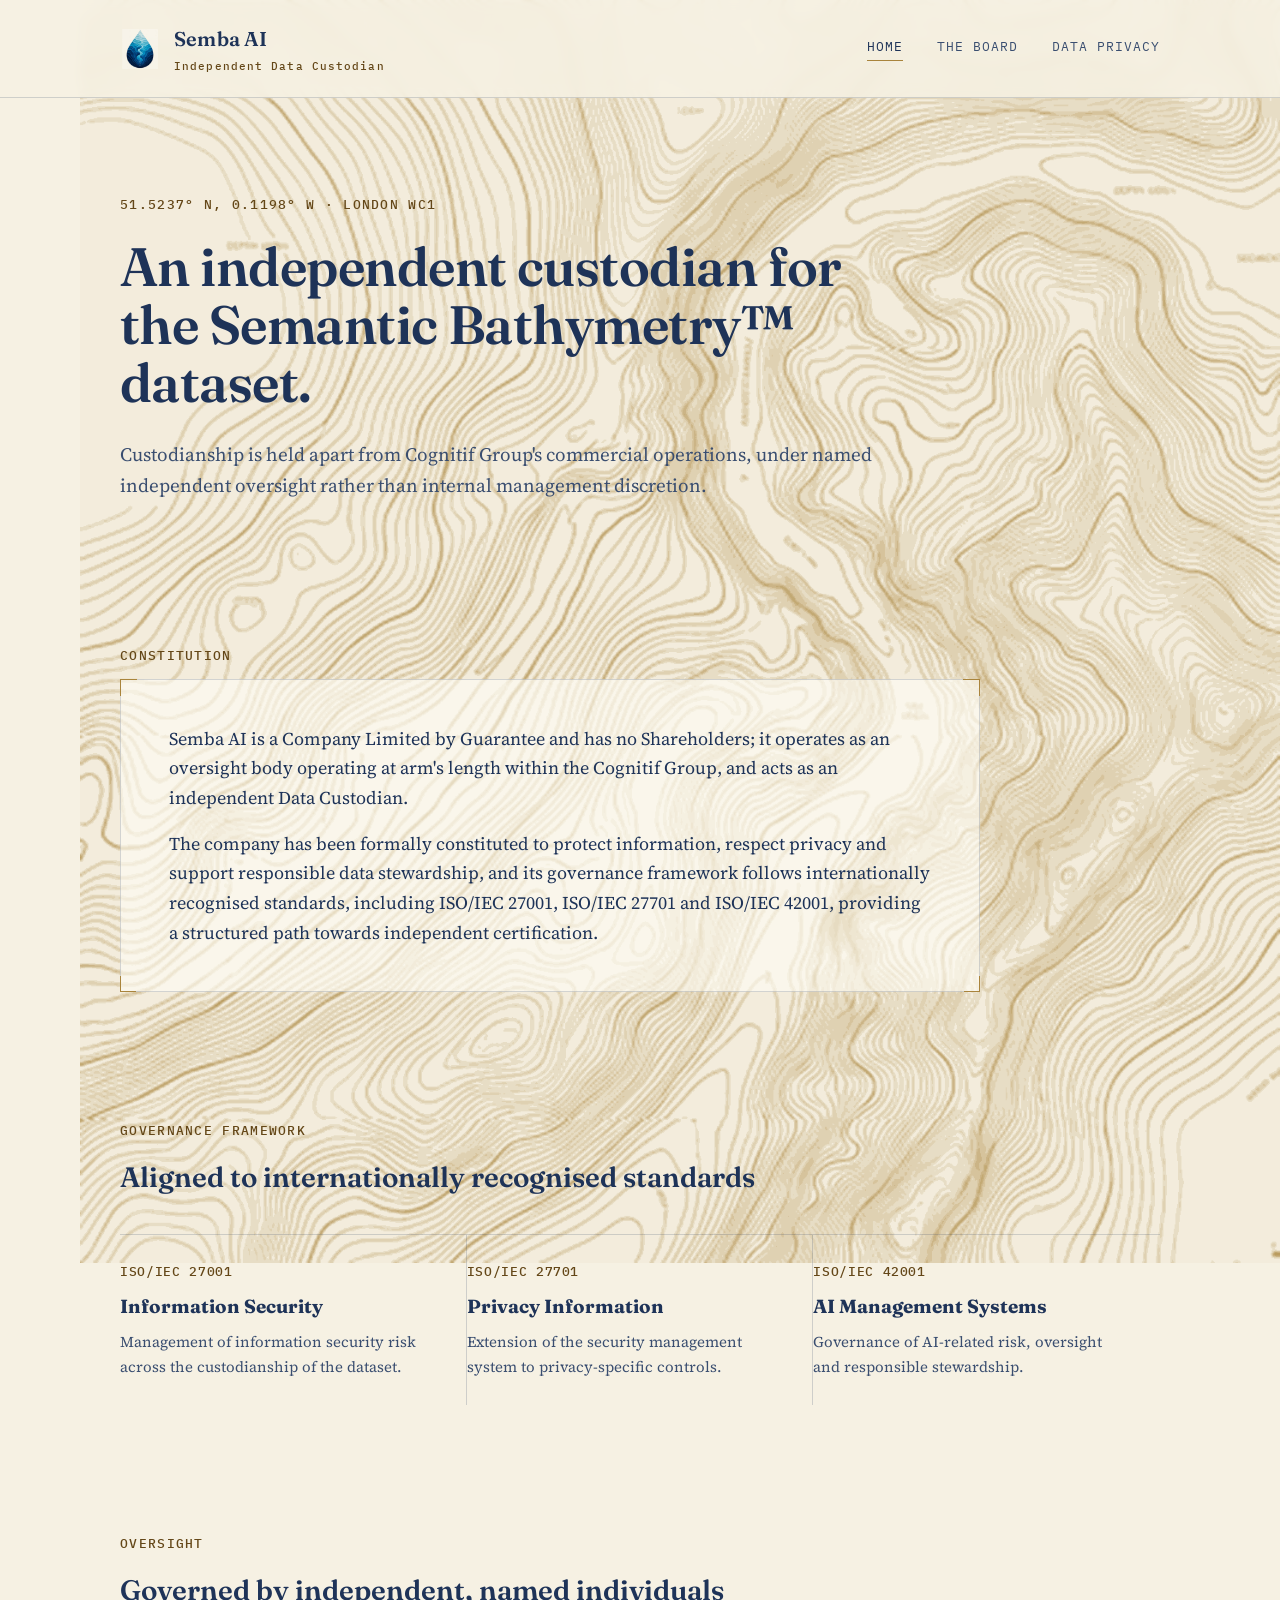
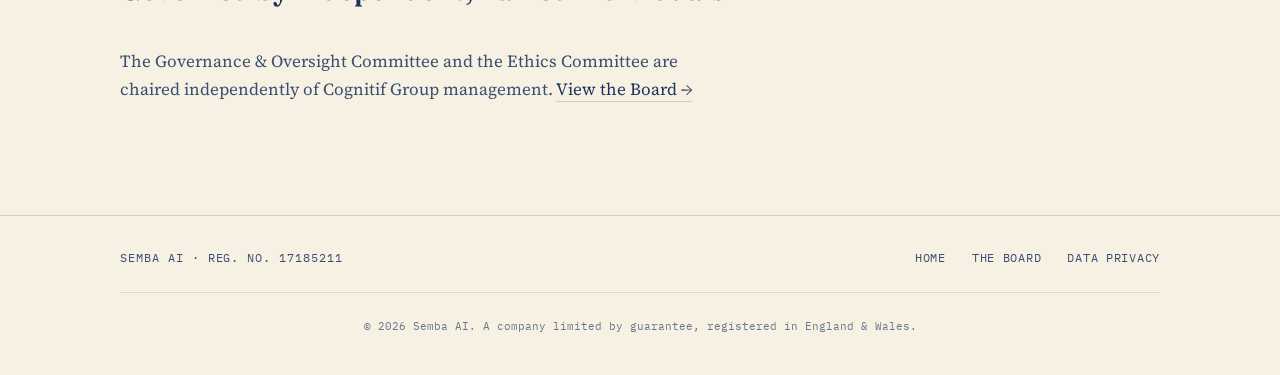
==== index.html @ 34fbcb23 "Add files via upload" ====
<!DOCTYPE html>
<html lang="en">
<head>
<meta charset="UTF-8">
<meta name="viewport" content="width=device-width, initial-scale=1.0">
<title>Semba AI — Independent Data Custodian</title>
<meta name="description" content="Semba AI is an independent data custodian, constituted to protect information, respect privacy and support responsible data stewardship.">
<link rel="preconnect" href="https://fonts.googleapis.com">
<link rel="preconnect" href="https://fonts.gstatic.com" crossorigin>
<link href="https://fonts.googleapis.com/css2?family=Fraunces:opsz,wght@9..144,400;9..144,600;9..144,700&family=Source+Serif+4:ital,wght@0,400;0,600;1,400&family=IBM+Plex+Mono:wght@400;500&display=swap" rel="stylesheet">
<link rel="stylesheet" href="style.css">
</head>
<body>

<header class="site-head">
  <div class="head-inner">
    <a class="brand" href="index.html">
      <img src="assets/logo.png" alt="Semba AI mark">
      <span class="brand-name">Semba AI<small>Independent Data Custodian</small></span>
    </a>
    <nav class="primary">
      <a href="index.html" aria-current="page">Home</a>
      <a href="the-board.html">The Board</a>
      <a href="data-privacy.html">Data Privacy</a>
    </nav>
  </div>
</header>

<main>
  <section class="hero">
    <div class="wrap">
      <span class="coord">51.5237° N, 0.1198° W · LONDON WC1</span>
      <h1>An independent custodian for the Semantic&nbsp;Bathymetry™ dataset.</h1>
      <p class="lede">Custodianship is held apart from Cognitif Group's commercial operations, under named independent oversight rather than internal management discretion.</p>
    </div>
  </section>

  <section>
    <div class="wrap">
      <span class="eyebrow">Constitution</span>
      <div class="chart-panel">
        <span class="tick-bl"></span><span class="tick-br"></span>
        <p>Semba AI is a Company Limited by Guarantee and has no Shareholders; it operates as an oversight body operating at arm's length within the Cognitif Group, and acts as an independent Data Custodian.</p>
        <p>The company has been formally constituted to protect information, respect privacy and support responsible data stewardship, and its governance framework follows internationally recognised standards, including ISO/IEC 27001, ISO/IEC 27701 and ISO/IEC 42001, providing a structured path towards independent certification.</p>
      </div>
    </div>
  </section>

  <section>
    <div class="wrap">
      <span class="eyebrow">Governance framework</span>
      <h2 class="section-title">Aligned to internationally recognised standards</h2>
      <ul class="standards">
        <li>
          <span class="ref">ISO/IEC 27001</span>
          <h3>Information Security</h3>
          <p>Management of information security risk across the custodianship of the dataset.</p>
        </li>
        <li>
          <span class="ref">ISO/IEC 27701</span>
          <h3>Privacy Information</h3>
          <p>Extension of the security management system to privacy-specific controls.</p>
        </li>
        <li>
          <span class="ref">ISO/IEC 42001</span>
          <h3>AI Management Systems</h3>
          <p>Governance of AI-related risk, oversight and responsible stewardship.</p>
        </li>
      </ul>
    </div>
  </section>

  <section>
    <div class="wrap">
      <span class="eyebrow">Oversight</span>
      <h2 class="section-title">Governed by independent, named individuals</h2>
      <p style="max-width:620px;color:var(--navy-soft);margin:0 0 8px;">The Governance &amp; Oversight Committee and the Ethics Committee are chaired independently of Cognitif Group management. <a href="the-board.html" style="border-bottom:1px solid var(--gold-faint);">View the Board →</a></p>
    </div>
  </section>
</main>

<footer class="site-foot">
  <div class="wrap">
    <div class="foot-inner">
      <span class="foot-name">Semba AI · Reg. No. 17185211</span>
      <nav class="foot-nav">
        <a href="index.html">Home</a>
        <a href="the-board.html">The Board</a>
        <a href="data-privacy.html">Data Privacy</a>
      </nav>
    </div>
    <div class="legal">© 2026 Semba AI. A company limited by guarantee, registered in England &amp; Wales.</div>
  </div>
</footer>

</body>
</html>
---- style.css ----
/* ============================================================
   SEMBA AI — design tokens
   Ivory/parchment ground, navy type, muted metallic gold accent.
   Bathymetric contour motif, hydrographic coordinate references.
   ============================================================ */

:root {
  --ivory: #F6F1E3;
  --ivory-deep: #EFE8D5;
  --navy: #1E3358;
  --navy-soft: #3A4E70;
  --navy-hair: rgba(30, 51, 88, 0.18);
  --gold: #A9843C;
  --gold-soft: #C7A45E;
  --gold-text: #644718;
  --gold-faint: rgba(169, 132, 60, 0.35);
  --paper-shadow: rgba(30, 51, 88, 0.08);

  --font-display: "Fraunces", "Iowan Old Style", serif;
  --font-body: "Source Serif 4", "Georgia", serif;
  --font-mono: "IBM Plex Mono", monospace;
}

* { box-sizing: border-box; }
html { scroll-behavior: smooth; }

body {
  margin: 0;
  background-color: var(--ivory);
  background-image: url("assets/contours_bg.png");
  background-repeat: no-repeat;
  background-position: top right;
  background-size: 1200px auto;
  background-attachment: fixed;
  color: var(--navy);
  font-family: var(--font-body);
  font-size: 17px;
  line-height: 1.65;
  -webkit-font-smoothing: antialiased;
}

a { color: var(--navy); text-decoration: none; }
a:focus-visible, button:focus-visible { outline: 2px solid var(--gold); outline-offset: 3px; }

img { max-width: 100%; display: block; }

.wrap {
  max-width: 1120px;
  margin: 0 auto;
  padding: 0 40px;
}

/* ---------- coordinate eyebrow ---------- */
.coord {
  font-family: var(--font-mono);
  font-size: 13px;
  font-weight: 500;
  letter-spacing: 0.1em;
  text-transform: uppercase;
  color: var(--gold-text);
}

/* ---------- header ---------- */
header.site-head {
  position: relative;
  z-index: 10;
  border-bottom: 1px solid var(--navy-hair);
  background: rgba(246, 241, 227, 0.86);
  backdrop-filter: blur(6px);
}
.head-inner {
  display: flex;
  align-items: center;
  justify-content: space-between;
  padding: 22px 40px;
  max-width: 1120px;
  margin: 0 auto;
}
.brand {
  display: flex;
  align-items: center;
  gap: 14px;
}
.brand img {
  height: 40px;
  width: 40px;
  object-fit: contain;
}
.brand-name {
  font-family: var(--font-display);
  font-size: 20px;
  font-weight: 600;
  letter-spacing: 0.01em;
  color: var(--navy);
}
.brand-name small {
  display: block;
  font-family: var(--font-mono);
  font-size: 11px;
  letter-spacing: 0.1em;
  color: var(--gold-text);
  font-weight: 500;
  margin-top: 2px;
}
nav.primary { display: flex; gap: 34px; }
nav.primary a {
  font-family: var(--font-mono);
  font-size: 12.5px;
  letter-spacing: 0.08em;
  text-transform: uppercase;
  color: var(--navy-soft);
  padding-bottom: 4px;
  border-bottom: 1px solid transparent;
  transition: color 0.2s, border-color 0.2s;
}
nav.primary a:hover,
nav.primary a[aria-current="page"] {
  color: var(--navy);
  border-bottom-color: var(--gold);
}

/* ---------- hero ---------- */
.hero {
  padding: 96px 0 72px;
  position: relative;
}
.hero .coord { margin-bottom: 22px; display: block; }
.hero h1 {
  font-family: var(--font-display);
  font-weight: 600;
  font-size: 54px;
  line-height: 1.08;
  letter-spacing: -0.01em;
  color: var(--navy);
  margin: 0 0 26px;
  max-width: 780px;
}
.hero .lede {
  font-size: 19px;
  max-width: 780px;
  color: var(--navy-soft);
  margin: 0 0 8px;
}

/* ---------- section rhythm ---------- */
section { padding: 64px 0; position: relative; }
.rule {
  border: none;
  border-top: 1px solid var(--navy-hair);
  margin: 0;
}
h2.section-title {
  font-family: var(--font-display);
  font-weight: 600;
  font-size: 28px;
  color: var(--navy);
  margin: 0 0 34px;
}
.eyebrow {
  font-family: var(--font-mono);
  font-size: 13px;
  font-weight: 500;
  letter-spacing: 0.1em;
  text-transform: uppercase;
  color: var(--gold-text);
  margin: 0 0 12px;
  display: block;
}

/* ---------- constitution / statement panel ---------- */
.chart-panel {
  position: relative;
  background: rgba(255, 253, 246, 0.6);
  border: 1px solid var(--navy-hair);
  padding: 44px 48px;
  max-width: 860px;
}
.chart-panel::before,
.chart-panel::after,
.chart-panel .tick-br,
.chart-panel .tick-bl {
  content: "";
  position: absolute;
  width: 16px;
  height: 16px;
  border: 1.5px solid var(--gold);
}
.chart-panel::before { top: -1px; left: -1px; border-right: none; border-bottom: none; }
.chart-panel::after { top: -1px; right: -1px; border-left: none; border-bottom: none; }
.chart-panel .tick-bl { bottom: -1px; left: -1px; border-right: none; border-top: none; }
.chart-panel .tick-br { bottom: -1px; right: -1px; border-left: none; border-top: none; }
.chart-panel p {
  font-size: 18px;
  color: var(--navy);
  margin: 0 0 16px;
}
.chart-panel p:last-child { margin-bottom: 0; }

/* ---------- standards list ---------- */
.standards {
  list-style: none;
  margin: 0;
  padding: 0;
  display: grid;
  grid-template-columns: repeat(3, 1fr);
  gap: 0;
  border-top: 1px solid var(--navy-hair);
}
.standards li {
  padding: 26px 28px 26px 0;
  border-right: 1px solid var(--navy-hair);
}
.standards li:last-child { border-right: none; }
.standards .ref {
  font-family: var(--font-mono);
  font-size: 13px;
  font-weight: 500;
  color: var(--gold-text);
  letter-spacing: 0.05em;
  display: block;
  margin-bottom: 8px;
}
.standards h3 {
  font-family: var(--font-display);
  font-size: 19px;
  margin: 0 0 8px;
  color: var(--navy);
}
.standards p { margin: 0; font-size: 15px; color: var(--navy-soft); }

/* ---------- board ---------- */
.board-grid {
  display: grid;
  grid-template-columns: 1fr;
  gap: 0;
}
.board-member {
  display: grid;
  grid-template-columns: 220px 1fr;
  gap: 40px;
  padding: 44px 0;
  border-top: 1px solid var(--navy-hair);
  align-items: start;
}
.board-member:first-child { border-top: 1px solid var(--navy-hair); }
.portrait-frame {
  width: 220px;
  aspect-ratio: 3 / 4;
  overflow: hidden;
  border: 1px solid var(--navy-hair);
  position: relative;
  background: var(--navy);
}
.portrait-frame img {
  width: 100%;
  height: 100%;
  object-fit: cover;
  object-position: center top;
}
.portrait-frame .frame-coord {
  position: absolute;
  bottom: 0;
  left: 0;
  right: 0;
  padding: 5px 10px;
  font-family: var(--font-mono);
  font-size: 10.5px;
  letter-spacing: 0.08em;
  color: #F0E4C8;
  background: rgba(30, 51, 88, 0.72);
  text-transform: uppercase;
}
.member-role {
  font-family: var(--font-mono);
  font-size: 13px;
  font-weight: 500;
  letter-spacing: 0.08em;
  text-transform: uppercase;
  color: var(--gold-text);
  margin: 0 0 6px;
}
.member-name {
  font-family: var(--font-display);
  font-size: 26px;
  font-weight: 600;
  color: var(--navy);
  margin: 0 0 6px;
}
.member-creds {
  font-size: 14px;
  color: var(--navy-soft);
  margin: 0 0 16px;
  font-style: italic;
}
.member-bio { font-size: 16px; color: var(--navy); max-width: 620px; margin: 0; }

/* ---------- data privacy / contact panel ---------- */
.contact-panel {
  border: 1px solid var(--navy-hair);
  padding: 36px 40px;
  background: rgba(255, 253, 246, 0.55);
  max-width: 480px;
}
.contact-panel .coord { margin-bottom: 20px; display: block; }
.contact-panel dl {
  margin: 0;
  display: grid;
  row-gap: 20px;
}
.contact-panel .field { display: grid; row-gap: 5px; }
.contact-panel dt {
  font-family: var(--font-mono);
  font-size: 12px;
  letter-spacing: 0.08em;
  text-transform: uppercase;
  color: var(--gold-text);
  margin: 0;
}
.contact-panel dd { margin: 0; font-size: 16px; color: var(--navy); }

/* ---------- footer ---------- */
footer.site-foot {
  border-top: 1px solid var(--navy-hair);
  margin-top: 40px;
  padding: 32px 0 40px;
}
.foot-inner {
  display: flex;
  justify-content: space-between;
  gap: 24px;
  flex-wrap: wrap;
  align-items: center;
}
.foot-name {
  font-family: var(--font-mono);
  font-size: 12px;
  letter-spacing: 0.08em;
  text-transform: uppercase;
  color: var(--navy-soft);
}
footer .foot-nav { display: flex; gap: 26px; }
footer .foot-nav a {
  font-family: var(--font-mono);
  font-size: 12px;
  letter-spacing: 0.06em;
  text-transform: uppercase;
  color: var(--navy-soft);
}
footer .foot-nav a:hover { color: var(--gold-text); }
footer .legal {
  font-family: var(--font-mono);
  font-size: 11px;
  color: var(--navy-soft);
  opacity: 0.75;
  text-align: center;
  margin-top: 24px;
  padding-top: 24px;
  border-top: 1px solid var(--navy-hair);
}

/* ---------- responsive ---------- */
@media (max-width: 800px) {
  .head-inner { padding: 18px 22px; flex-wrap: wrap; gap: 14px; }
  nav.primary { gap: 20px; flex-wrap: wrap; }
  .wrap { padding: 0 22px; }
  .hero { padding: 56px 0 48px; }
  .hero h1 { font-size: 36px; }
  .standards { grid-template-columns: 1fr; }
  .standards li { border-right: none; border-bottom: 1px solid var(--navy-hair); padding: 22px 0; }
  .standards li:last-child { border-bottom: none; }
  .board-member { grid-template-columns: 1fr; }
  .portrait-frame { width: 160px; }
  body { background-size: 900px auto; }
}
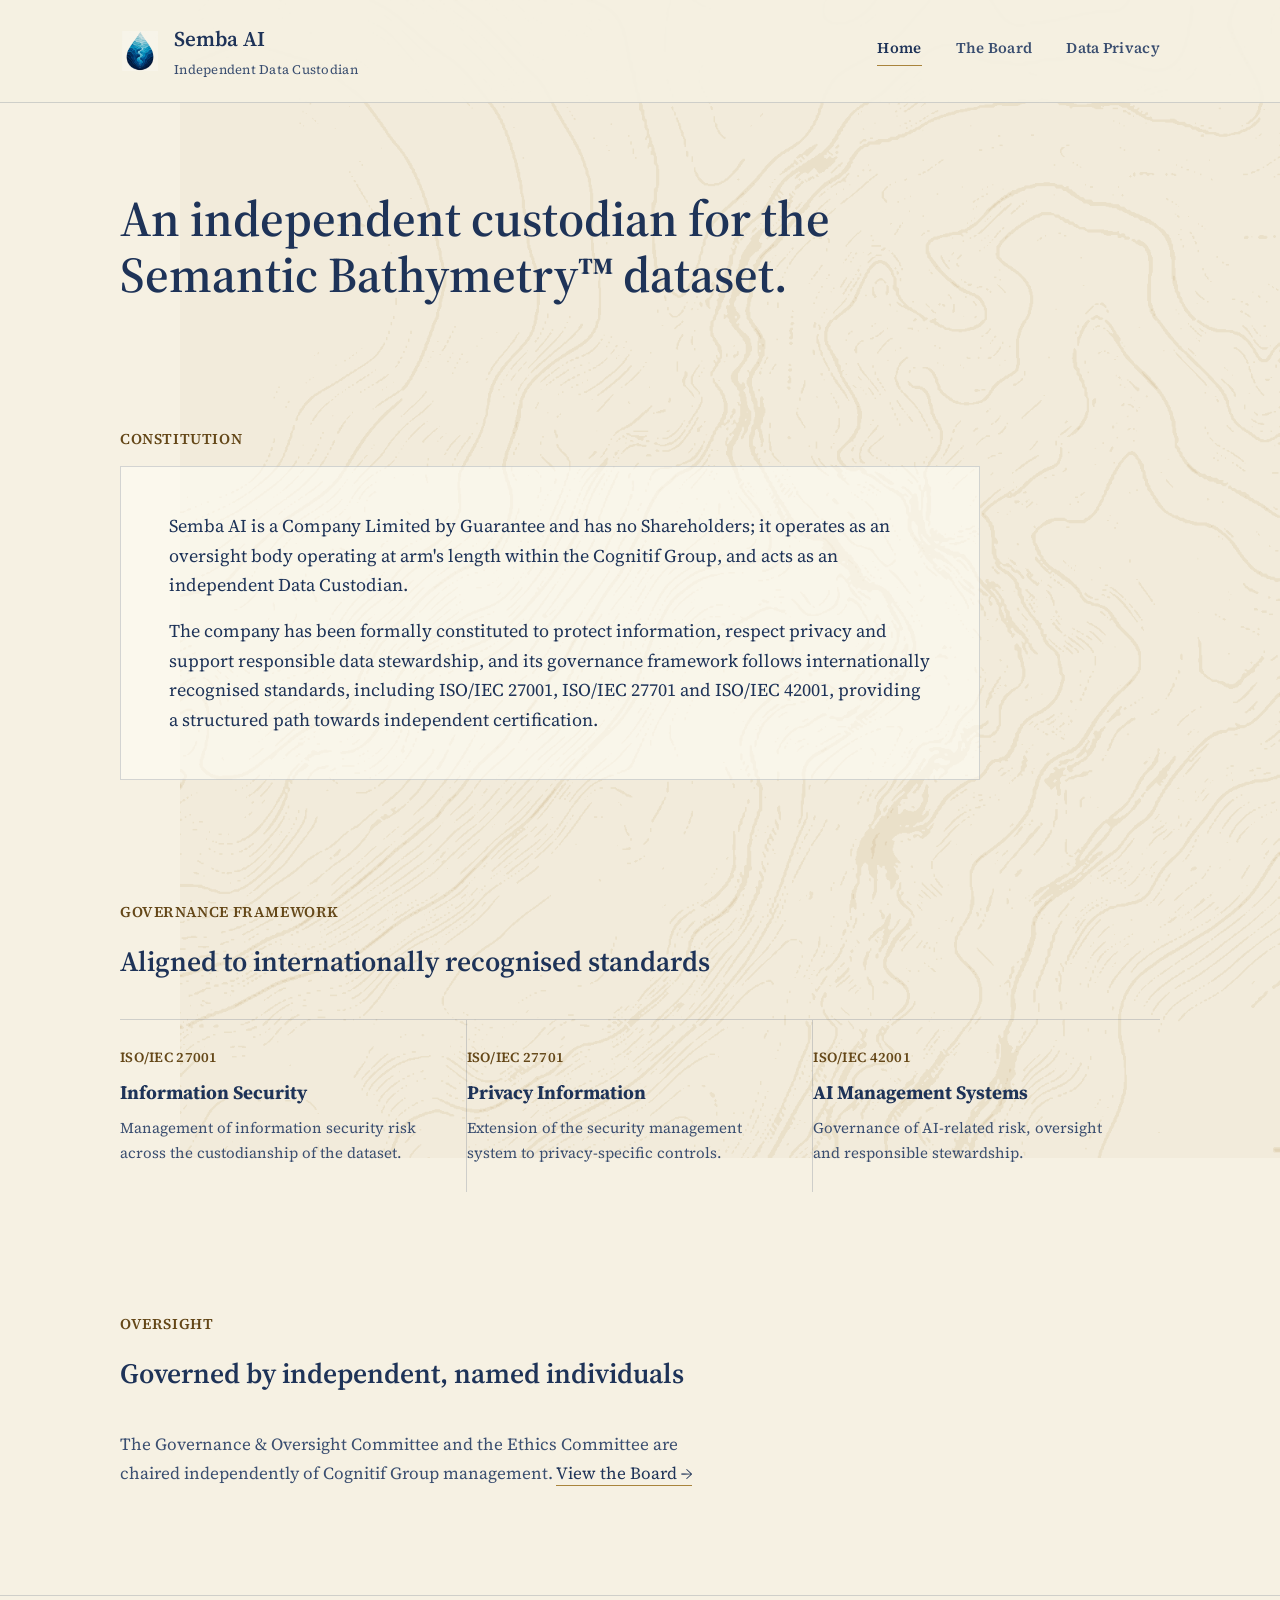
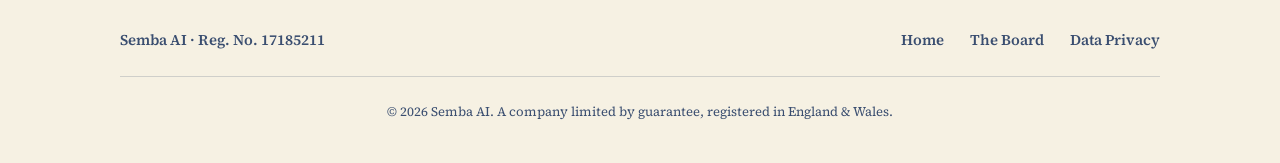
==== commit 28a907d0: "Add files via upload" ====
--- a/index.html
+++ b/index.html
@@ -7,7 +7,7 @@
 <meta name="description" content="Semba AI is an independent data custodian, constituted to protect information, respect privacy and support responsible data stewardship.">
 <link rel="preconnect" href="https://fonts.googleapis.com">
 <link rel="preconnect" href="https://fonts.gstatic.com" crossorigin>
-<link href="https://fonts.googleapis.com/css2?family=Fraunces:opsz,wght@9..144,400;9..144,600;9..144,700&family=Source+Serif+4:ital,wght@0,400;0,600;1,400&family=IBM+Plex+Mono:wght@400;500&display=swap" rel="stylesheet">
+<link href="https://fonts.googleapis.com/css2?family=Source+Serif+4:wght@400;600;700&display=swap" rel="stylesheet">
 <link rel="stylesheet" href="style.css">
 </head>
 <body>
@@ -29,9 +29,7 @@
 <main>
   <section class="hero">
     <div class="wrap">
-      <span class="coord">51.5237° N, 0.1198° W · LONDON WC1</span>
       <h1>An independent custodian for the Semantic&nbsp;Bathymetry™ dataset.</h1>
-      <p class="lede">Custodianship is held apart from Cognitif Group's commercial operations, under named independent oversight rather than internal management discretion.</p>
     </div>
   </section>
 
@@ -39,7 +37,6 @@
     <div class="wrap">
       <span class="eyebrow">Constitution</span>
       <div class="chart-panel">
-        <span class="tick-bl"></span><span class="tick-br"></span>
         <p>Semba AI is a Company Limited by Guarantee and has no Shareholders; it operates as an oversight body operating at arm's length within the Cognitif Group, and acts as an independent Data Custodian.</p>
         <p>The company has been formally constituted to protect information, respect privacy and support responsible data stewardship, and its governance framework follows internationally recognised standards, including ISO/IEC 27001, ISO/IEC 27701 and ISO/IEC 42001, providing a structured path towards independent certification.</p>
       </div>
@@ -74,7 +71,7 @@
     <div class="wrap">
       <span class="eyebrow">Oversight</span>
       <h2 class="section-title">Governed by independent, named individuals</h2>
-      <p style="max-width:620px;color:var(--navy-soft);margin:0 0 8px;">The Governance &amp; Oversight Committee and the Ethics Committee are chaired independently of Cognitif Group management. <a href="the-board.html" style="border-bottom:1px solid var(--gold-faint);">View the Board →</a></p>
+      <p style="max-width:620px;color:var(--navy-soft);margin:0 0 8px;">The Governance &amp; Oversight Committee and the Ethics Committee are chaired independently of Cognitif Group management. <a href="the-board.html" style="border-bottom:1px solid var(--gold);">View the Board →</a></p>
     </div>
   </section>
 </main>
--- a/style.css
+++ b/style.css
@@ -1,24 +1,17 @@
 /* ============================================================
    SEMBA AI — design tokens
-   Ivory/parchment ground, navy type, muted metallic gold accent.
-   Bathymetric contour motif, hydrographic coordinate references.
+   Ivory ground, navy type, muted gold accent. One typeface.
    ============================================================ */
 
 :root {
   --ivory: #F6F1E3;
-  --ivory-deep: #EFE8D5;
   --navy: #1E3358;
   --navy-soft: #3A4E70;
   --navy-hair: rgba(30, 51, 88, 0.18);
   --gold: #A9843C;
-  --gold-soft: #C7A45E;
   --gold-text: #644718;
-  --gold-faint: rgba(169, 132, 60, 0.35);
-  --paper-shadow: rgba(30, 51, 88, 0.08);
-
-  --font-display: "Fraunces", "Iowan Old Style", serif;
-  --font-body: "Source Serif 4", "Georgia", serif;
-  --font-mono: "IBM Plex Mono", monospace;
+
+  --font: "Source Serif 4", Georgia, serif;
 }
 
 * { box-sizing: border-box; }
@@ -30,10 +23,10 @@
   background-image: url("assets/contours_bg.png");
   background-repeat: no-repeat;
   background-position: top right;
-  background-size: 1200px auto;
+  background-size: 1100px auto;
   background-attachment: fixed;
   color: var(--navy);
-  font-family: var(--font-body);
+  font-family: var(--font);
   font-size: 17px;
   line-height: 1.65;
   -webkit-font-smoothing: antialiased;
@@ -48,16 +41,6 @@
   max-width: 1120px;
   margin: 0 auto;
   padding: 0 40px;
-}
-
-/* ---------- coordinate eyebrow ---------- */
-.coord {
-  font-family: var(--font-mono);
-  font-size: 13px;
-  font-weight: 500;
-  letter-spacing: 0.1em;
-  text-transform: uppercase;
-  color: var(--gold-text);
 }
 
 /* ---------- header ---------- */
@@ -65,8 +48,7 @@
   position: relative;
   z-index: 10;
   border-bottom: 1px solid var(--navy-hair);
-  background: rgba(246, 241, 227, 0.86);
-  backdrop-filter: blur(6px);
+  background: rgba(246, 241, 227, 0.9);
 }
 .head-inner {
   display: flex;
@@ -87,31 +69,29 @@
   object-fit: contain;
 }
 .brand-name {
-  font-family: var(--font-display);
-  font-size: 20px;
-  font-weight: 600;
-  letter-spacing: 0.01em;
+  font-family: var(--font);
+  font-size: 21px;
+  font-weight: 600;
   color: var(--navy);
 }
 .brand-name small {
   display: block;
-  font-family: var(--font-mono);
-  font-size: 11px;
-  letter-spacing: 0.1em;
-  color: var(--gold-text);
-  font-weight: 500;
+  font-family: var(--font);
+  font-size: 13px;
+  font-weight: 400;
+  letter-spacing: 0.02em;
+  color: var(--navy-soft);
   margin-top: 2px;
 }
 nav.primary { display: flex; gap: 34px; }
 nav.primary a {
-  font-family: var(--font-mono);
-  font-size: 12.5px;
-  letter-spacing: 0.08em;
-  text-transform: uppercase;
+  font-family: var(--font);
+  font-size: 15px;
+  font-weight: 600;
+  letter-spacing: 0.02em;
   color: var(--navy-soft);
   padding-bottom: 4px;
   border-bottom: 1px solid transparent;
-  transition: color 0.2s, border-color 0.2s;
 }
 nav.primary a:hover,
 nav.primary a[aria-current="page"] {
@@ -121,49 +101,36 @@
 
 /* ---------- hero ---------- */
 .hero {
-  padding: 96px 0 72px;
+  padding: 88px 0 64px;
   position: relative;
 }
-.hero .coord { margin-bottom: 22px; display: block; }
 .hero h1 {
-  font-family: var(--font-display);
-  font-weight: 600;
-  font-size: 54px;
-  line-height: 1.08;
-  letter-spacing: -0.01em;
-  color: var(--navy);
-  margin: 0 0 26px;
-  max-width: 780px;
-}
-.hero .lede {
-  font-size: 19px;
-  max-width: 780px;
-  color: var(--navy-soft);
-  margin: 0 0 8px;
+  font-family: var(--font);
+  font-weight: 600;
+  font-size: 50px;
+  line-height: 1.12;
+  color: var(--navy);
+  margin: 0;
+  max-width: 800px;
 }
 
 /* ---------- section rhythm ---------- */
-section { padding: 64px 0; position: relative; }
-.rule {
-  border: none;
-  border-top: 1px solid var(--navy-hair);
-  margin: 0;
-}
+section { padding: 60px 0; position: relative; }
 h2.section-title {
-  font-family: var(--font-display);
+  font-family: var(--font);
   font-weight: 600;
   font-size: 28px;
   color: var(--navy);
   margin: 0 0 34px;
 }
 .eyebrow {
-  font-family: var(--font-mono);
-  font-size: 13px;
-  font-weight: 500;
-  letter-spacing: 0.1em;
+  font-family: var(--font);
+  font-size: 15px;
+  font-weight: 600;
+  letter-spacing: 0.04em;
   text-transform: uppercase;
   color: var(--gold-text);
-  margin: 0 0 12px;
+  margin: 0 0 14px;
   display: block;
 }
 
@@ -175,20 +142,6 @@
   padding: 44px 48px;
   max-width: 860px;
 }
-.chart-panel::before,
-.chart-panel::after,
-.chart-panel .tick-br,
-.chart-panel .tick-bl {
-  content: "";
-  position: absolute;
-  width: 16px;
-  height: 16px;
-  border: 1.5px solid var(--gold);
-}
-.chart-panel::before { top: -1px; left: -1px; border-right: none; border-bottom: none; }
-.chart-panel::after { top: -1px; right: -1px; border-left: none; border-bottom: none; }
-.chart-panel .tick-bl { bottom: -1px; left: -1px; border-right: none; border-top: none; }
-.chart-panel .tick-br { bottom: -1px; right: -1px; border-left: none; border-top: none; }
 .chart-panel p {
   font-size: 18px;
   color: var(--navy);
@@ -212,16 +165,16 @@
 }
 .standards li:last-child { border-right: none; }
 .standards .ref {
-  font-family: var(--font-mono);
-  font-size: 13px;
-  font-weight: 500;
+  font-family: var(--font);
+  font-size: 14px;
+  font-weight: 600;
   color: var(--gold-text);
-  letter-spacing: 0.05em;
+  letter-spacing: 0.02em;
   display: block;
   margin-bottom: 8px;
 }
 .standards h3 {
-  font-family: var(--font-display);
+  font-family: var(--font);
   font-size: 19px;
   margin: 0 0 8px;
   color: var(--navy);
@@ -248,8 +201,6 @@
   aspect-ratio: 3 / 4;
   overflow: hidden;
   border: 1px solid var(--navy-hair);
-  position: relative;
-  background: var(--navy);
 }
 .portrait-frame img {
   width: 100%;
@@ -257,40 +208,26 @@
   object-fit: cover;
   object-position: center top;
 }
-.portrait-frame .frame-coord {
-  position: absolute;
-  bottom: 0;
-  left: 0;
-  right: 0;
-  padding: 5px 10px;
-  font-family: var(--font-mono);
-  font-size: 10.5px;
-  letter-spacing: 0.08em;
-  color: #F0E4C8;
-  background: rgba(30, 51, 88, 0.72);
-  text-transform: uppercase;
-}
 .member-role {
-  font-family: var(--font-mono);
-  font-size: 13px;
-  font-weight: 500;
-  letter-spacing: 0.08em;
+  font-family: var(--font);
+  font-size: 15px;
+  font-weight: 600;
+  letter-spacing: 0.02em;
   text-transform: uppercase;
   color: var(--gold-text);
-  margin: 0 0 6px;
+  margin: 0 0 8px;
 }
 .member-name {
-  font-family: var(--font-display);
+  font-family: var(--font);
   font-size: 26px;
   font-weight: 600;
   color: var(--navy);
-  margin: 0 0 6px;
+  margin: 0 0 8px;
 }
 .member-creds {
-  font-size: 14px;
-  color: var(--navy-soft);
+  font-size: 16px;
+  color: var(--navy);
   margin: 0 0 16px;
-  font-style: italic;
 }
 .member-bio { font-size: 16px; color: var(--navy); max-width: 620px; margin: 0; }
 
@@ -301,7 +238,6 @@
   background: rgba(255, 253, 246, 0.55);
   max-width: 480px;
 }
-.contact-panel .coord { margin-bottom: 20px; display: block; }
 .contact-panel dl {
   margin: 0;
   display: grid;
@@ -309,9 +245,10 @@
 }
 .contact-panel .field { display: grid; row-gap: 5px; }
 .contact-panel dt {
-  font-family: var(--font-mono);
-  font-size: 12px;
-  letter-spacing: 0.08em;
+  font-family: var(--font);
+  font-size: 14px;
+  font-weight: 600;
+  letter-spacing: 0.02em;
   text-transform: uppercase;
   color: var(--gold-text);
   margin: 0;
@@ -332,26 +269,23 @@
   align-items: center;
 }
 .foot-name {
-  font-family: var(--font-mono);
-  font-size: 12px;
-  letter-spacing: 0.08em;
-  text-transform: uppercase;
+  font-family: var(--font);
+  font-size: 15px;
+  font-weight: 600;
   color: var(--navy-soft);
 }
 footer .foot-nav { display: flex; gap: 26px; }
 footer .foot-nav a {
-  font-family: var(--font-mono);
-  font-size: 12px;
-  letter-spacing: 0.06em;
-  text-transform: uppercase;
+  font-family: var(--font);
+  font-size: 15px;
+  font-weight: 600;
   color: var(--navy-soft);
 }
 footer .foot-nav a:hover { color: var(--gold-text); }
 footer .legal {
-  font-family: var(--font-mono);
-  font-size: 11px;
-  color: var(--navy-soft);
-  opacity: 0.75;
+  font-family: var(--font);
+  font-size: 13px;
+  color: var(--navy-soft);
   text-align: center;
   margin-top: 24px;
   padding-top: 24px;
@@ -363,12 +297,12 @@
   .head-inner { padding: 18px 22px; flex-wrap: wrap; gap: 14px; }
   nav.primary { gap: 20px; flex-wrap: wrap; }
   .wrap { padding: 0 22px; }
-  .hero { padding: 56px 0 48px; }
-  .hero h1 { font-size: 36px; }
+  .hero { padding: 52px 0 44px; }
+  .hero h1 { font-size: 34px; }
   .standards { grid-template-columns: 1fr; }
   .standards li { border-right: none; border-bottom: 1px solid var(--navy-hair); padding: 22px 0; }
   .standards li:last-child { border-bottom: none; }
   .board-member { grid-template-columns: 1fr; }
   .portrait-frame { width: 160px; }
-  body { background-size: 900px auto; }
-}
+  body { background-size: 800px auto; }
+}
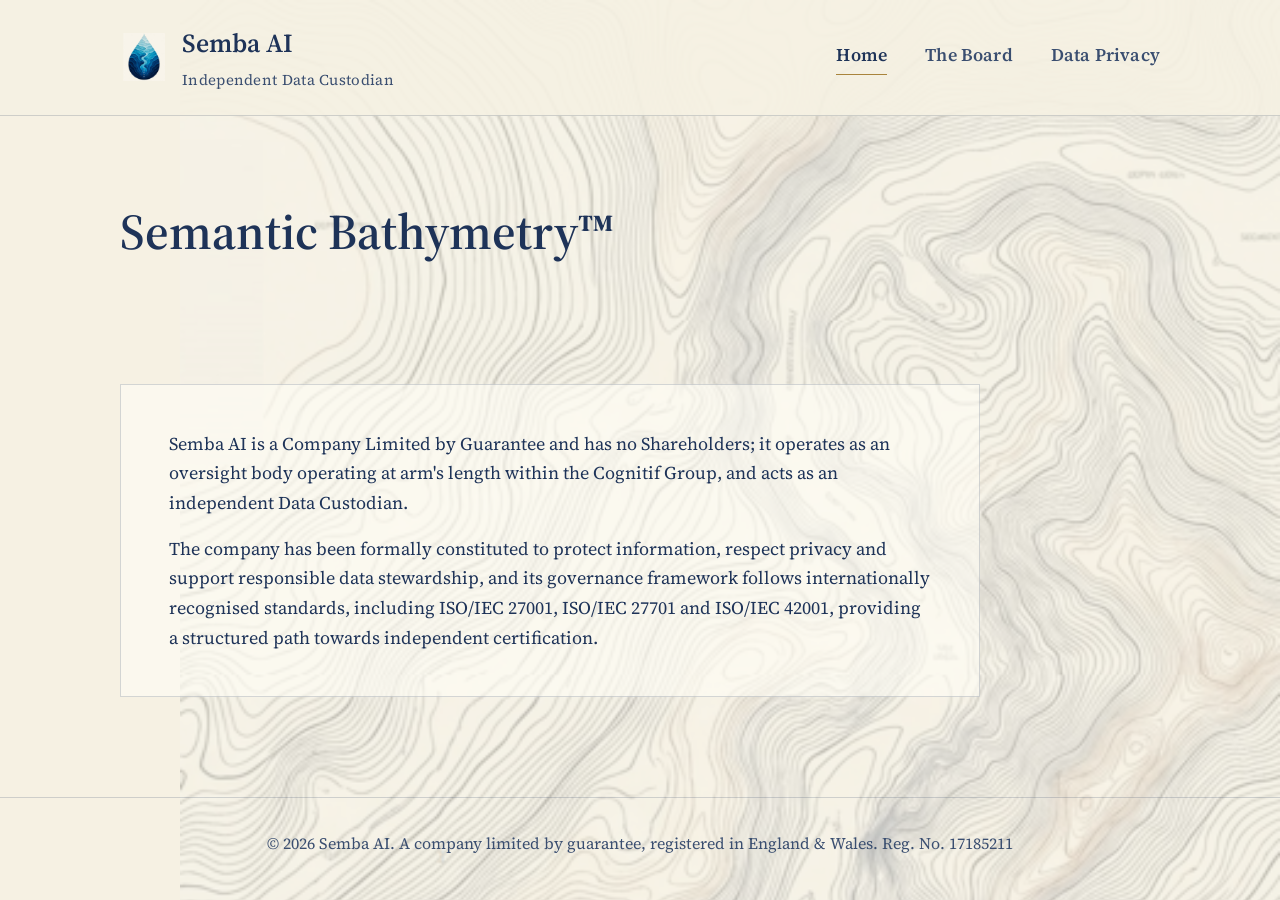
==== commit cc930570: "Add files via upload" ====
--- a/index.html
+++ b/index.html
@@ -3,7 +3,7 @@
 <head>
 <meta charset="UTF-8">
 <meta name="viewport" content="width=device-width, initial-scale=1.0">
-<title>Semba AI — Independent Data Custodian</title>
+<title>Semba AI</title>
 <meta name="description" content="Semba AI is an independent data custodian, constituted to protect information, respect privacy and support responsible data stewardship.">
 <link rel="preconnect" href="https://fonts.googleapis.com">
 <link rel="preconnect" href="https://fonts.gstatic.com" crossorigin>
@@ -29,64 +29,23 @@
 <main>
   <section class="hero">
     <div class="wrap">
-      <h1>An independent custodian for the Semantic&nbsp;Bathymetry™ dataset.</h1>
+      <h1>Semantic Bathymetry™</h1>
     </div>
   </section>
 
   <section>
     <div class="wrap">
-      <span class="eyebrow">Constitution</span>
       <div class="chart-panel">
         <p>Semba AI is a Company Limited by Guarantee and has no Shareholders; it operates as an oversight body operating at arm's length within the Cognitif Group, and acts as an independent Data Custodian.</p>
         <p>The company has been formally constituted to protect information, respect privacy and support responsible data stewardship, and its governance framework follows internationally recognised standards, including ISO/IEC 27001, ISO/IEC 27701 and ISO/IEC 42001, providing a structured path towards independent certification.</p>
       </div>
     </div>
   </section>
-
-  <section>
-    <div class="wrap">
-      <span class="eyebrow">Governance framework</span>
-      <h2 class="section-title">Aligned to internationally recognised standards</h2>
-      <ul class="standards">
-        <li>
-          <span class="ref">ISO/IEC 27001</span>
-          <h3>Information Security</h3>
-          <p>Management of information security risk across the custodianship of the dataset.</p>
-        </li>
-        <li>
-          <span class="ref">ISO/IEC 27701</span>
-          <h3>Privacy Information</h3>
-          <p>Extension of the security management system to privacy-specific controls.</p>
-        </li>
-        <li>
-          <span class="ref">ISO/IEC 42001</span>
-          <h3>AI Management Systems</h3>
-          <p>Governance of AI-related risk, oversight and responsible stewardship.</p>
-        </li>
-      </ul>
-    </div>
-  </section>
-
-  <section>
-    <div class="wrap">
-      <span class="eyebrow">Oversight</span>
-      <h2 class="section-title">Governed by independent, named individuals</h2>
-      <p style="max-width:620px;color:var(--navy-soft);margin:0 0 8px;">The Governance &amp; Oversight Committee and the Ethics Committee are chaired independently of Cognitif Group management. <a href="the-board.html" style="border-bottom:1px solid var(--gold);">View the Board →</a></p>
-    </div>
-  </section>
 </main>
 
 <footer class="site-foot">
   <div class="wrap">
-    <div class="foot-inner">
-      <span class="foot-name">Semba AI · Reg. No. 17185211</span>
-      <nav class="foot-nav">
-        <a href="index.html">Home</a>
-        <a href="the-board.html">The Board</a>
-        <a href="data-privacy.html">Data Privacy</a>
-      </nav>
-    </div>
-    <div class="legal">© 2026 Semba AI. A company limited by guarantee, registered in England &amp; Wales.</div>
+    <div class="legal">© 2026 Semba AI. A company limited by guarantee, registered in England &amp; Wales. Reg. No. 17185211</div>
   </div>
 </footer>
 
--- a/style.css
+++ b/style.css
@@ -20,16 +20,33 @@
 body {
   margin: 0;
   background-color: var(--ivory);
+  color: var(--navy);
+  font-family: var(--font);
+  font-size: 17px;
+  line-height: 1.65;
+  -webkit-font-smoothing: antialiased;
+  position: relative;
+}
+
+body::before {
+  content: "";
+  position: fixed;
+  top: 0;
+  right: 0;
+  width: 1100px;
+  height: 1100px;
   background-image: url("assets/contours_bg.png");
   background-repeat: no-repeat;
   background-position: top right;
-  background-size: 1100px auto;
-  background-attachment: fixed;
-  color: var(--navy);
-  font-family: var(--font);
-  font-size: 17px;
-  line-height: 1.65;
-  -webkit-font-smoothing: antialiased;
+  background-size: cover;
+  opacity: 0.28;
+  z-index: 0;
+  pointer-events: none;
+}
+
+header.site-head, main, footer.site-foot {
+  position: relative;
+  z-index: 1;
 }
 
 a { color: var(--navy); text-decoration: none; }
@@ -64,31 +81,31 @@
   gap: 14px;
 }
 .brand img {
-  height: 40px;
-  width: 40px;
+  height: 48px;
+  width: 48px;
   object-fit: contain;
 }
 .brand-name {
   font-family: var(--font);
-  font-size: 21px;
+  font-size: 26px;
   font-weight: 600;
   color: var(--navy);
 }
 .brand-name small {
   display: block;
   font-family: var(--font);
-  font-size: 13px;
+  font-size: 15px;
   font-weight: 400;
   letter-spacing: 0.02em;
   color: var(--navy-soft);
-  margin-top: 2px;
-}
-nav.primary { display: flex; gap: 34px; }
+  margin-top: 3px;
+}
+nav.primary { display: flex; gap: 38px; }
 nav.primary a {
   font-family: var(--font);
-  font-size: 15px;
-  font-weight: 600;
-  letter-spacing: 0.02em;
+  font-size: 18px;
+  font-weight: 600;
+  letter-spacing: 0.01em;
   color: var(--navy-soft);
   padding-bottom: 4px;
   border-bottom: 1px solid transparent;
@@ -232,12 +249,18 @@
 .member-bio { font-size: 16px; color: var(--navy); max-width: 620px; margin: 0; }
 
 /* ---------- data privacy / contact panel ---------- */
+.panel-row {
+  display: grid;
+  grid-template-columns: 1fr 1fr;
+  gap: 40px;
+  align-items: start;
+}
 .contact-panel {
   border: 1px solid var(--navy-hair);
   padding: 36px 40px;
   background: rgba(255, 253, 246, 0.55);
-  max-width: 480px;
-}
+}
+.contact-panel p { font-size: 16px; color: var(--navy); line-height: 1.6; }
 .contact-panel dl {
   margin: 0;
   display: grid;
@@ -261,35 +284,11 @@
   margin-top: 40px;
   padding: 32px 0 40px;
 }
-.foot-inner {
-  display: flex;
-  justify-content: space-between;
-  gap: 24px;
-  flex-wrap: wrap;
-  align-items: center;
-}
-.foot-name {
-  font-family: var(--font);
-  font-size: 15px;
-  font-weight: 600;
-  color: var(--navy-soft);
-}
-footer .foot-nav { display: flex; gap: 26px; }
-footer .foot-nav a {
-  font-family: var(--font);
-  font-size: 15px;
-  font-weight: 600;
-  color: var(--navy-soft);
-}
-footer .foot-nav a:hover { color: var(--gold-text); }
 footer .legal {
   font-family: var(--font);
-  font-size: 13px;
+  font-size: 16px;
   color: var(--navy-soft);
   text-align: center;
-  margin-top: 24px;
-  padding-top: 24px;
-  border-top: 1px solid var(--navy-hair);
 }
 
 /* ---------- responsive ---------- */
@@ -304,5 +303,6 @@
   .standards li:last-child { border-bottom: none; }
   .board-member { grid-template-columns: 1fr; }
   .portrait-frame { width: 160px; }
-  body { background-size: 800px auto; }
-}
+  .panel-row { grid-template-columns: 1fr; }
+  body::before { width: 800px; height: 800px; }
+}
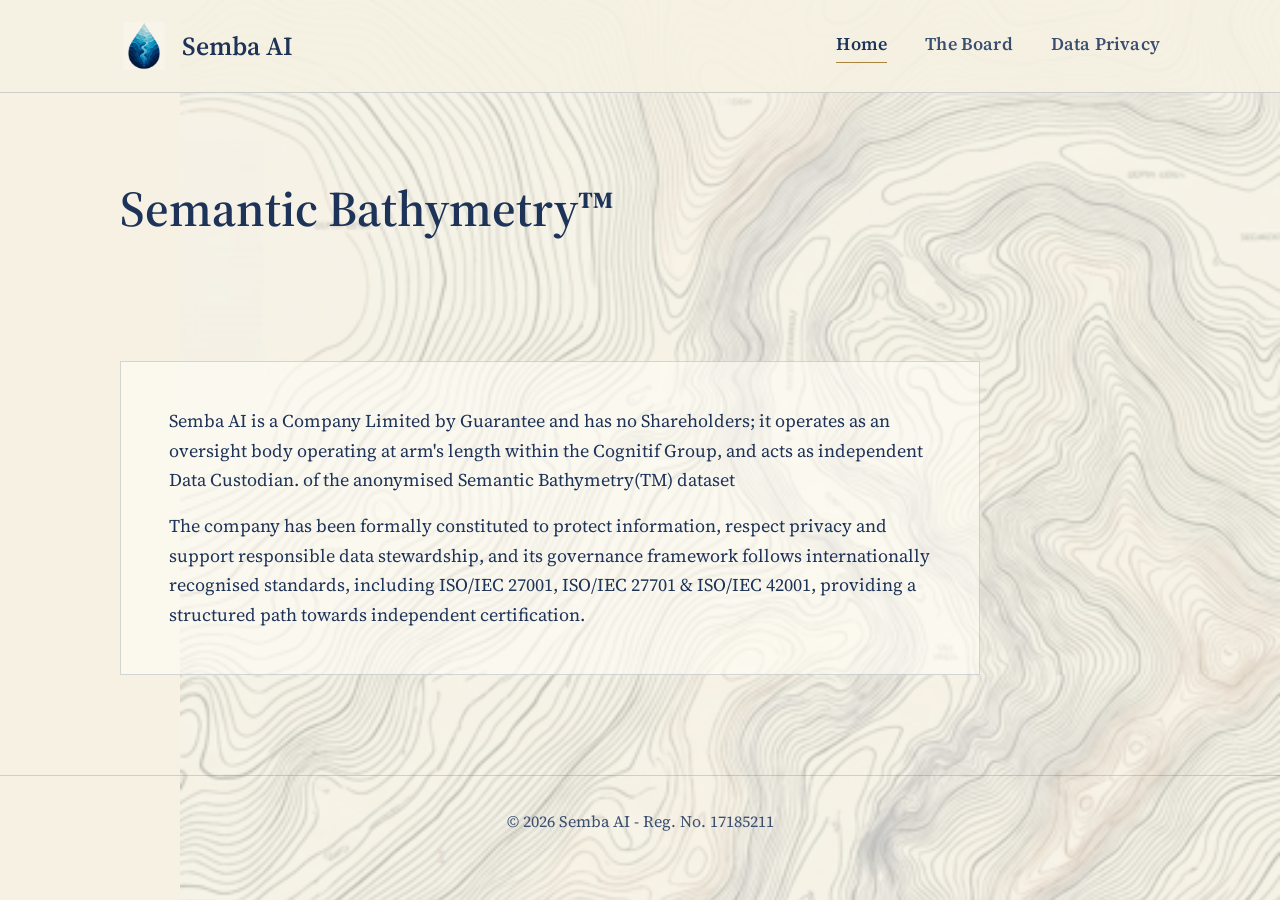
==== commit f7b794c6: "Add files via upload" ====
--- a/index.html
+++ b/index.html
@@ -4,6 +4,7 @@
 <meta charset="UTF-8">
 <meta name="viewport" content="width=device-width, initial-scale=1.0">
 <title>Semba AI</title>
+<link rel="icon" type="image/png" href="assets/logo-outline-gold.png">
 <meta name="description" content="Semba AI is an independent data custodian, constituted to protect information, respect privacy and support responsible data stewardship.">
 <link rel="preconnect" href="https://fonts.googleapis.com">
 <link rel="preconnect" href="https://fonts.gstatic.com" crossorigin>
@@ -16,7 +17,7 @@
   <div class="head-inner">
     <a class="brand" href="index.html">
       <img src="assets/logo.png" alt="Semba AI mark">
-      <span class="brand-name">Semba AI<small>Independent Data Custodian</small></span>
+      <span class="brand-name">Semba AI</span>
     </a>
     <nav class="primary">
       <a href="index.html" aria-current="page">Home</a>
@@ -36,8 +37,8 @@
   <section>
     <div class="wrap">
       <div class="chart-panel">
-        <p>Semba AI is a Company Limited by Guarantee and has no Shareholders; it operates as an oversight body operating at arm's length within the Cognitif Group, and acts as an independent Data Custodian.</p>
-        <p>The company has been formally constituted to protect information, respect privacy and support responsible data stewardship, and its governance framework follows internationally recognised standards, including ISO/IEC 27001, ISO/IEC 27701 and ISO/IEC 42001, providing a structured path towards independent certification.</p>
+        <p>Semba AI is a Company Limited by Guarantee and has no Shareholders; it operates as an oversight body operating at arm's length within the Cognitif Group, and acts as independent Data Custodian. of the anonymised Semantic Bathymetry(TM) dataset</p>
+        <p>The company has been formally constituted to protect information, respect privacy and support responsible data stewardship, and its governance framework follows internationally recognised standards, including ISO/IEC 27001, ISO/IEC 27701 & ISO/IEC 42001, providing a structured path towards independent certification.</p>
       </div>
     </div>
   </section>
@@ -45,7 +46,7 @@
 
 <footer class="site-foot">
   <div class="wrap">
-    <div class="legal">© 2026 Semba AI. A company limited by guarantee, registered in England &amp; Wales. Reg. No. 17185211</div>
+    <div class="legal">© 2026 Semba AI - Reg. No. 17185211</div>
   </div>
 </footer>
 
--- a/style.css
+++ b/style.css
@@ -91,15 +91,6 @@
   font-weight: 600;
   color: var(--navy);
 }
-.brand-name small {
-  display: block;
-  font-family: var(--font);
-  font-size: 15px;
-  font-weight: 400;
-  letter-spacing: 0.02em;
-  color: var(--navy-soft);
-  margin-top: 3px;
-}
 nav.primary { display: flex; gap: 38px; }
 nav.primary a {
   font-family: var(--font);
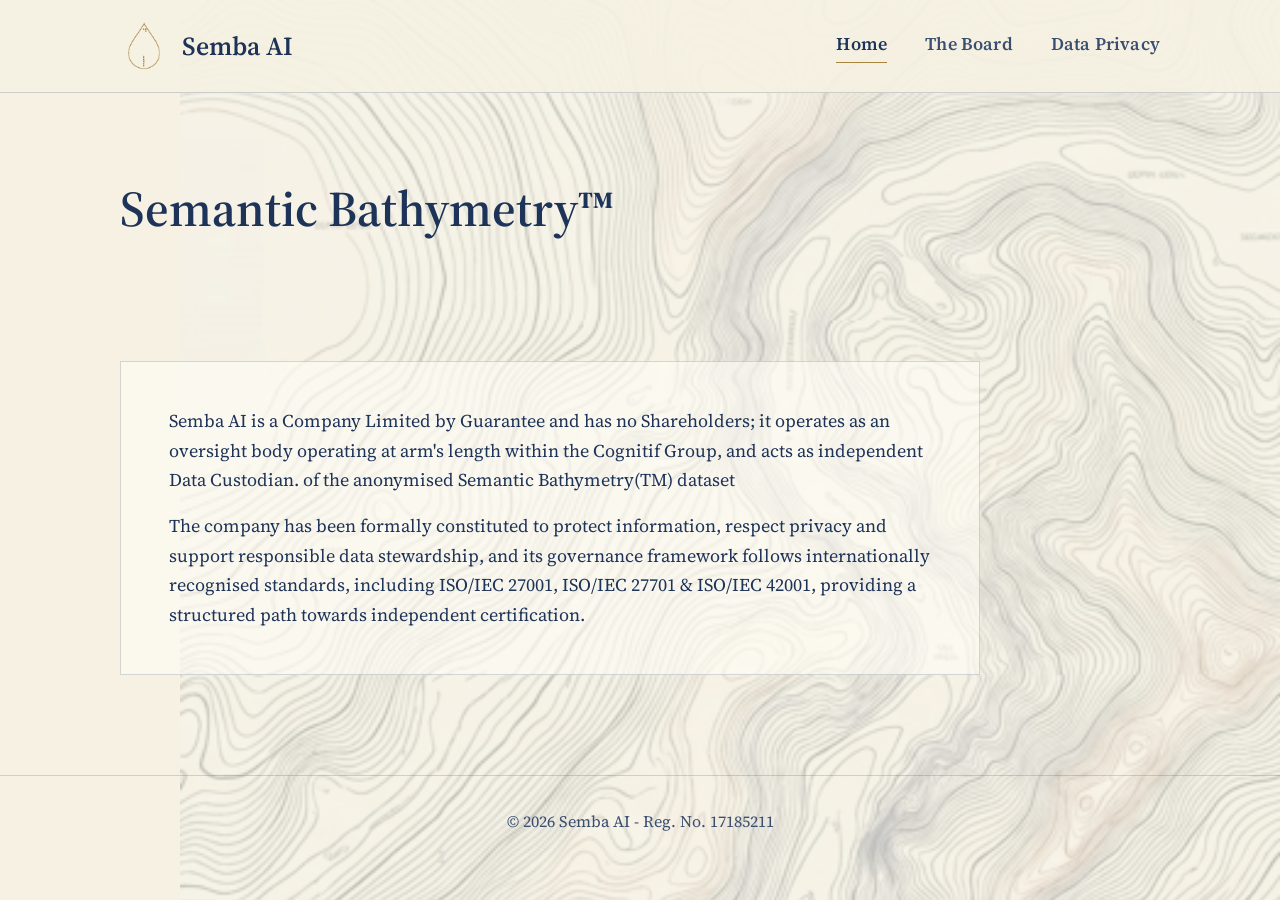
==== commit 731f67cf: "Add files via upload" ====
--- a/index.html
+++ b/index.html
@@ -16,7 +16,7 @@
 <header class="site-head">
   <div class="head-inner">
     <a class="brand" href="index.html">
-      <img src="assets/logo.png" alt="Semba AI mark">
+      <img src="assets/logo-outline-gold.png" alt="Semba AI mark">
       <span class="brand-name">Semba AI</span>
     </a>
     <nav class="primary">
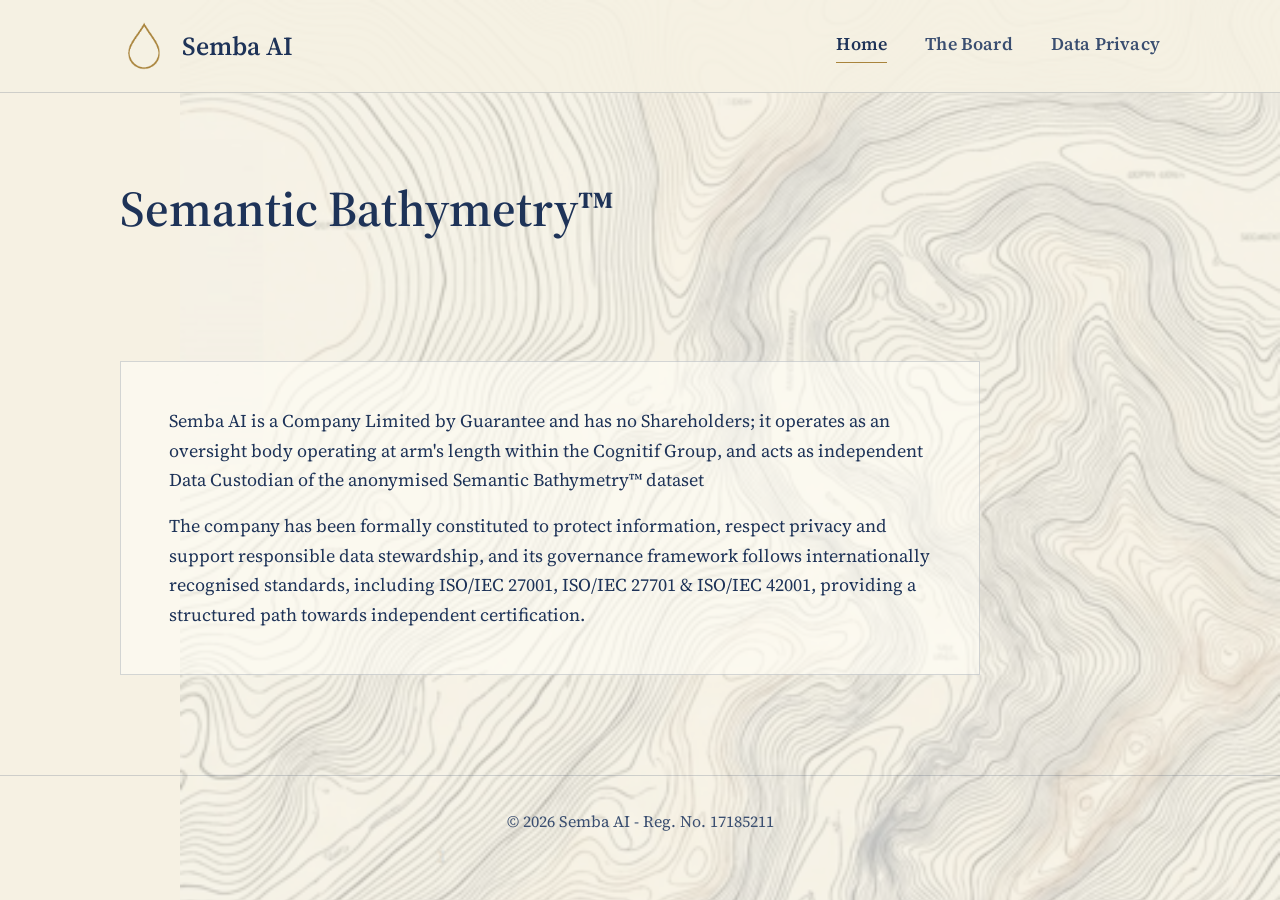
==== commit 89d74906: "Add files via upload" ====
--- a/index.html
+++ b/index.html
@@ -37,7 +37,7 @@
   <section>
     <div class="wrap">
       <div class="chart-panel">
-        <p>Semba AI is a Company Limited by Guarantee and has no Shareholders; it operates as an oversight body operating at arm's length within the Cognitif Group, and acts as independent Data Custodian. of the anonymised Semantic Bathymetry(TM) dataset</p>
+        <p>Semba AI is a Company Limited by Guarantee and has no Shareholders; it operates as an oversight body operating at arm's length within the Cognitif Group, and acts as independent Data Custodian of the anonymised Semantic Bathymetry™ dataset</p>
         <p>The company has been formally constituted to protect information, respect privacy and support responsible data stewardship, and its governance framework follows internationally recognised standards, including ISO/IEC 27001, ISO/IEC 27701 & ISO/IEC 42001, providing a structured path towards independent certification.</p>
       </div>
     </div>
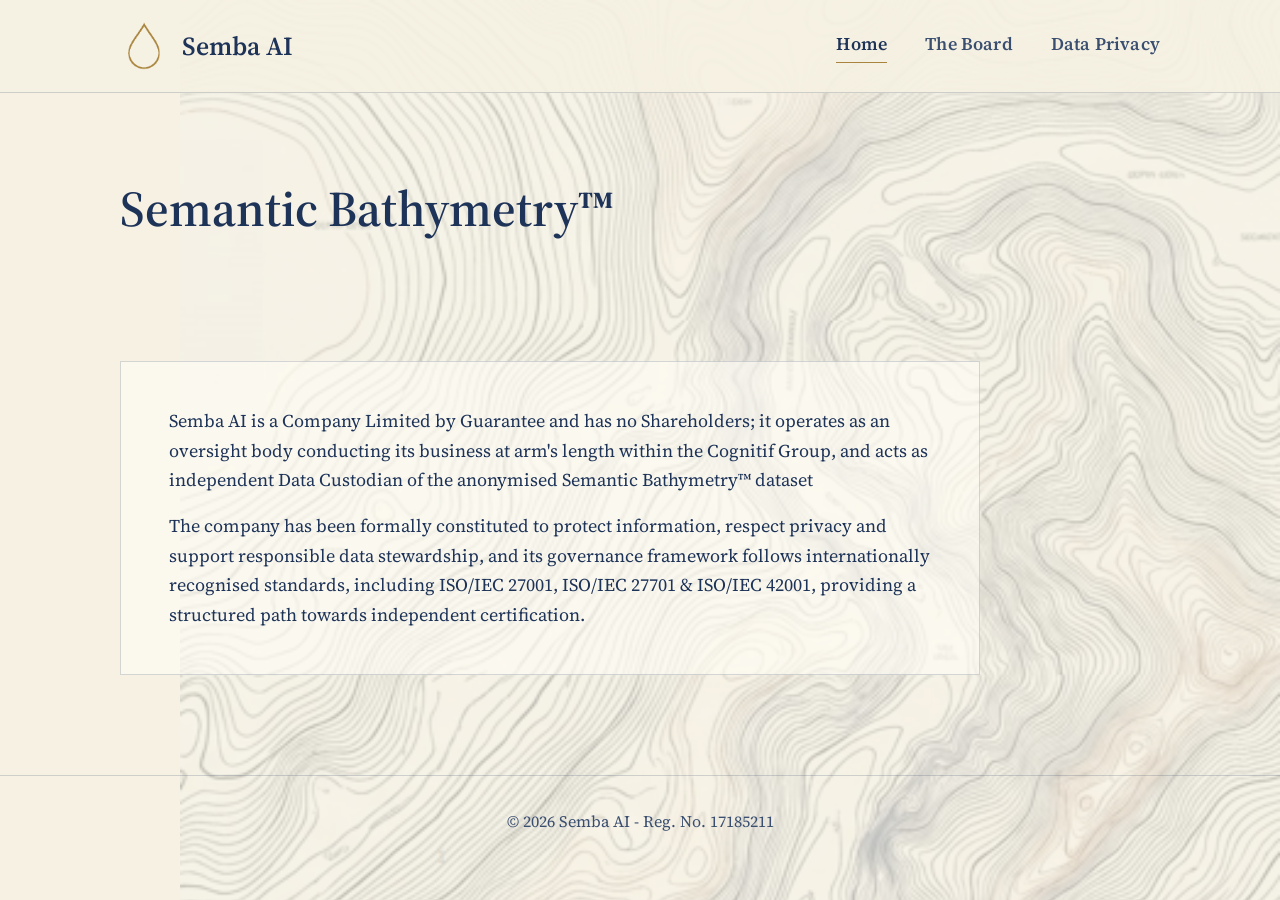
==== commit a134f064: "Add files via upload" ====
--- a/index.html
+++ b/index.html
@@ -37,7 +37,7 @@
   <section>
     <div class="wrap">
       <div class="chart-panel">
-        <p>Semba AI is a Company Limited by Guarantee and has no Shareholders; it operates as an oversight body operating at arm's length within the Cognitif Group, and acts as independent Data Custodian of the anonymised Semantic Bathymetry™ dataset</p>
+        <p>Semba AI is a Company Limited by Guarantee and has no Shareholders; it operates as an oversight body conducting its business at arm's length within the Cognitif Group, and acts as independent Data Custodian of the anonymised Semantic Bathymetry™ dataset</p>
         <p>The company has been formally constituted to protect information, respect privacy and support responsible data stewardship, and its governance framework follows internationally recognised standards, including ISO/IEC 27001, ISO/IEC 27701 & ISO/IEC 42001, providing a structured path towards independent certification.</p>
       </div>
     </div>
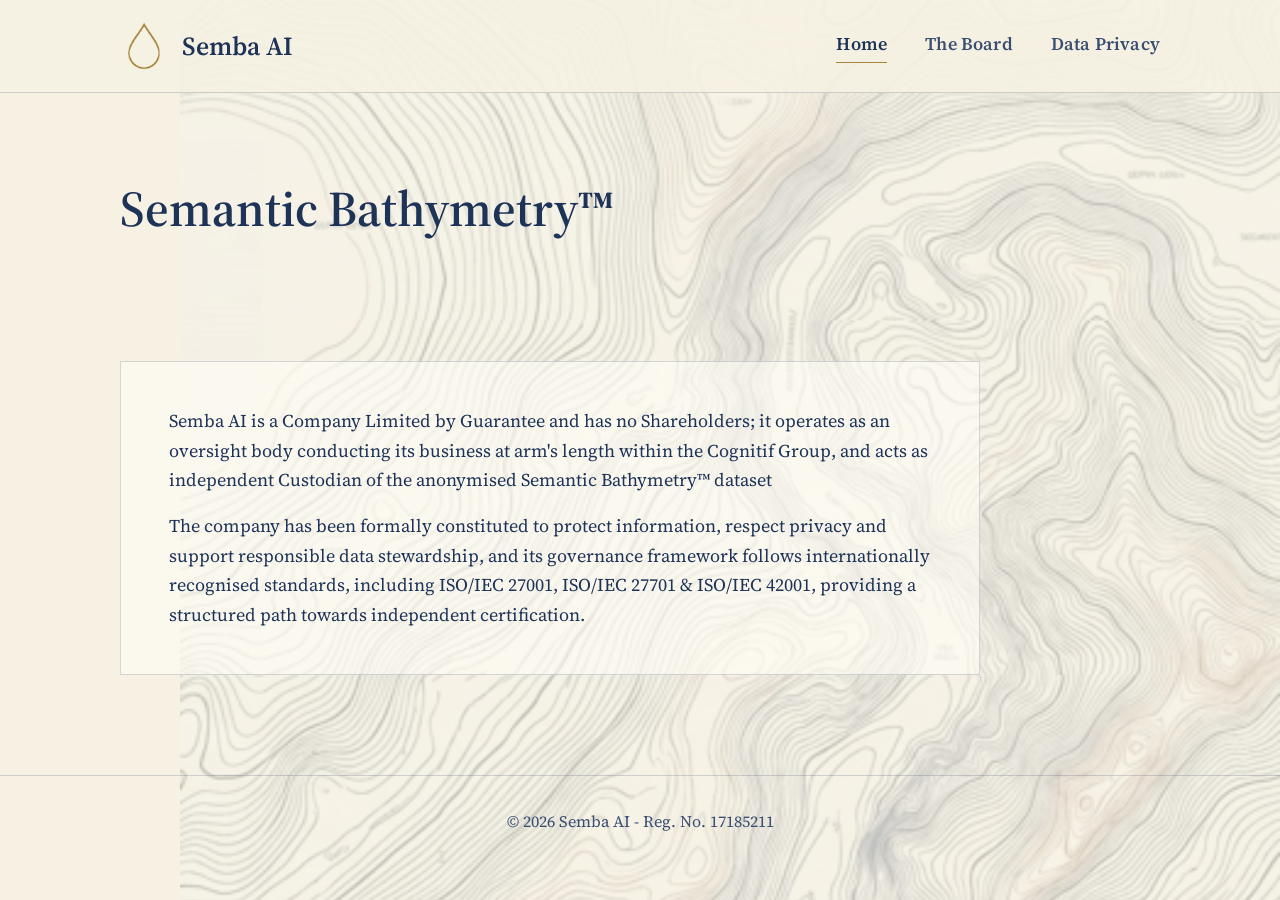
==== commit 44d08c14: "Add files via upload" ====
--- a/index.html
+++ b/index.html
@@ -37,7 +37,7 @@
   <section>
     <div class="wrap">
       <div class="chart-panel">
-        <p>Semba AI is a Company Limited by Guarantee and has no Shareholders; it operates as an oversight body conducting its business at arm's length within the Cognitif Group, and acts as independent Data Custodian of the anonymised Semantic Bathymetry™ dataset</p>
+        <p>Semba AI is a Company Limited by Guarantee and has no Shareholders; it operates as an oversight body conducting its business at arm's length within the Cognitif Group, and acts as independent Custodian of the anonymised Semantic Bathymetry™ dataset</p>
         <p>The company has been formally constituted to protect information, respect privacy and support responsible data stewardship, and its governance framework follows internationally recognised standards, including ISO/IEC 27001, ISO/IEC 27701 & ISO/IEC 42001, providing a structured path towards independent certification.</p>
       </div>
     </div>
